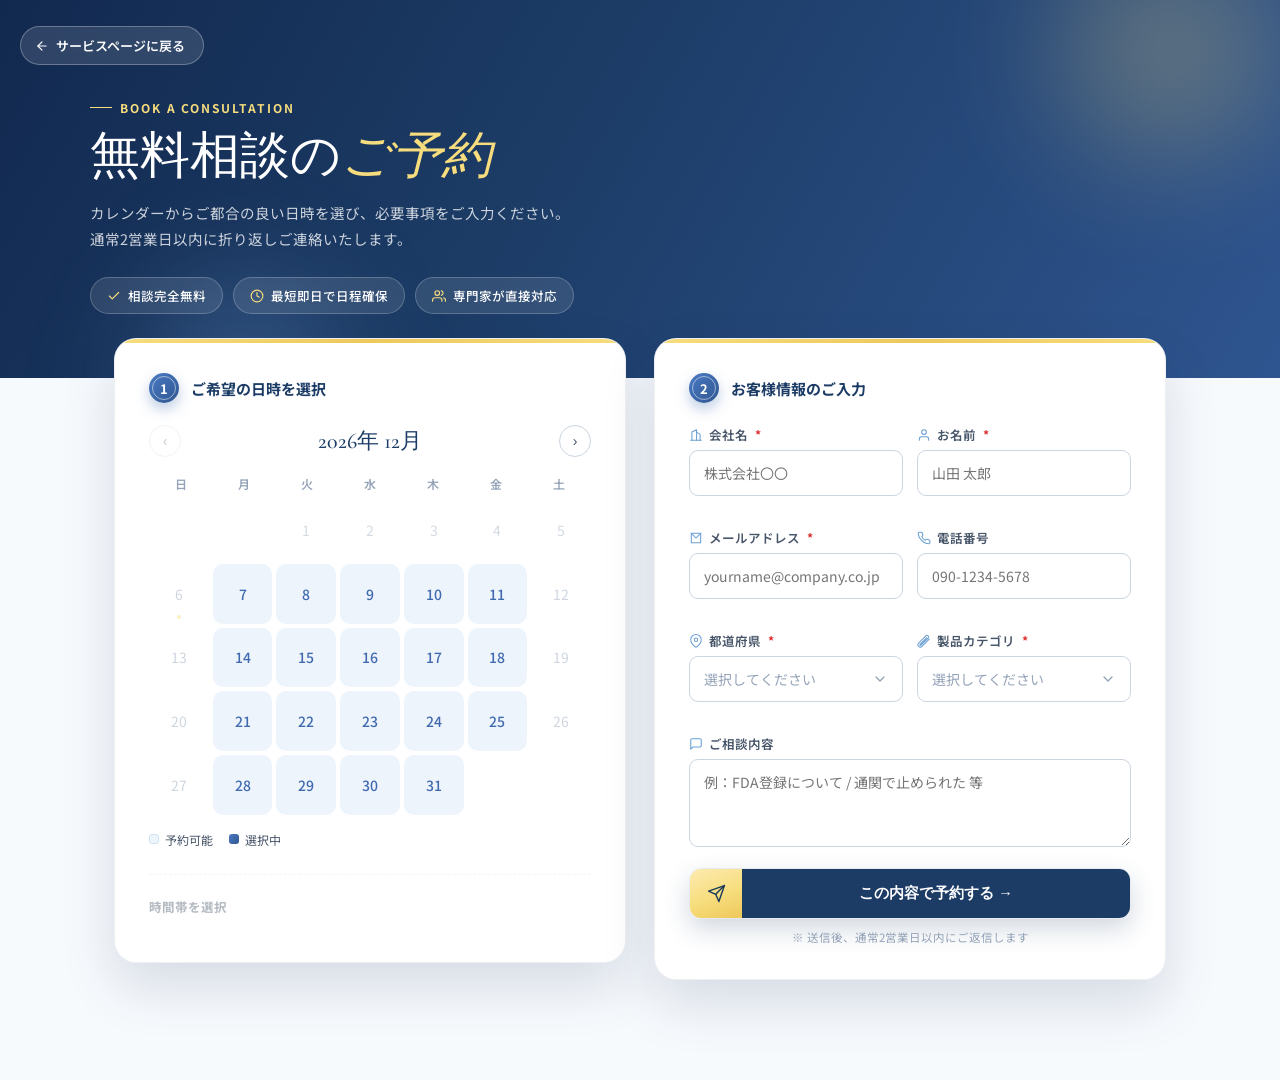
==== booking.html @ 3c0effea "Add files via upload" ====
<!DOCTYPE html>
<html lang="ja">
<head>
<meta charset="UTF-8">
<meta name="viewport" content="width=device-width, initial-scale=1.0">
<title>無料相談のご予約 | FDA Compliance Partner</title>
<link rel="preconnect" href="https://fonts.googleapis.com">
<link href="https://fonts.googleapis.com/css2?family=Cormorant+Garamond:ital,wght@0,300;0,400;0,600;1,300;1,400;1,600&family=Noto+Sans+JP:wght@300;400;500;700&display=swap" rel="stylesheet">
<style>
*,*::before,*::after{margin:0;padding:0;box-sizing:border-box}
html{scroll-behavior:smooth;font-size:17.5px}
:root{
  --navy:#406AAF; --navy2:#427AB5; --navy3:#6a9fd4;
  --blue:#427AB5; --blue2:#eef4fc; --blue3:#d0e2f5;
  --amber:#F7DD7D; --amber2:#FFF8E1;
  --white:#FFFFFF; --light:#F1F5F9;
  --ink:#1E293B; --ink2:#475569; --ink3:#94A3B8;
  --border:#E2E8F0; --border2:#CBD5E1;
  --green:#059669; --greenl:#ECFDF5; --red:#DC2626;
  --r:10px; --r2:6px;
}
body{font-family:'Noto Sans JP',sans-serif;color:var(--ink);background:#f7fafd;-webkit-font-smoothing:antialiased;min-height:100vh}
a{text-decoration:none;color:inherit}
img{max-width:100%;display:block}

@keyframes floatUp{from{opacity:0;transform:translateY(16px)}to{opacity:1;transform:translateY(0)}}
@keyframes blobFloat{0%,100%{transform:translate(0,0) scale(1)}50%{transform:translate(-18px,14px) scale(1.06)}}

/* ── header ── */
.bk-hero{
  position:relative;overflow:hidden;
  background:linear-gradient(120deg,#12294f 0%,#1c3c66 42%,#2f5590 100%);
  padding:88px 24px 64px;
}
.bk-hero::before,.bk-hero::after{
  content:'';position:absolute;border-radius:50%;filter:blur(50px);pointer-events:none;
}
.bk-hero::before{
  width:340px;height:340px;background:radial-gradient(circle,rgba(247,221,125,.35),transparent 70%);
  top:-120px;right:-60px;animation:blobFloat 9s ease-in-out infinite;
}
.bk-hero::after{
  width:280px;height:280px;background:radial-gradient(circle,rgba(122,169,224,.4),transparent 70%);
  bottom:-140px;left:8%;animation:blobFloat 11s ease-in-out infinite reverse;
}
.bk-hero-inner{position:relative;z-index:2;max-width:1100px;margin:0 auto;}
.bk-back{
  position:absolute;top:26px;left:20px;z-index:10;
  display:inline-flex;align-items:center;gap:7px;font-size:13px;color:#fff;font-weight:600;
  background:rgba(255,255,255,.12);border:1px solid rgba(255,255,255,.28);border-radius:100px;
  padding:9px 18px 9px 14px;backdrop-filter:blur(6px);transition:all .2s;
}
.bk-back svg{width:14px;height:14px;flex-shrink:0;transition:transform .2s;}
.bk-back:hover{background:rgba(255,255,255,.22);border-color:rgba(255,255,255,.45);}
.bk-back:hover svg{transform:translateX(-3px);}
.bk-eyebrow{display:inline-flex;align-items:center;gap:8px;font-size:12px;font-weight:700;letter-spacing:.16em;color:var(--amber);margin:0 0 12px;}
.bk-eyebrow::before{content:'';width:22px;height:1px;background:currentColor;}
.bk-title{font-family:'Cormorant Garamond',serif;font-weight:300;font-size:clamp(32px,4.4vw,50px);color:#fff;line-height:1.15;}
.bk-title em{font-style:italic;color:var(--amber);}
.bk-sub{font-size:14.5px;color:rgba(255,255,255,.78);margin-top:14px;line-height:1.85;max-width:620px;}
.bk-badges{display:flex;gap:10px;margin-top:24px;flex-wrap:wrap;}
.bk-badge{
  display:inline-flex;align-items:center;gap:7px;font-size:12.5px;color:#fff;font-weight:500;
  background:rgba(255,255,255,.1);border:1px solid rgba(255,255,255,.22);border-radius:100px;
  padding:8px 16px;backdrop-filter:blur(6px);
}
.bk-badge svg{width:14px;height:14px;flex-shrink:0;color:var(--amber);}

/* ── layout ── */
.bk-wrap{
  max-width:1100px;margin:-40px auto 100px;padding:0 24px;
  display:grid;grid-template-columns:1fr 1fr;gap:28px;align-items:start;position:relative;z-index:3;
}
@media(max-width:900px){.bk-wrap{grid-template-columns:1fr;}}

.bk-card{
  background:#fff;border:1px solid rgba(28,60,102,.08);border-radius:22px;
  box-shadow:0 24px 54px rgba(20,45,85,.14);
  padding:34px;position:relative;overflow:hidden;
  animation:floatUp .6s ease both;
}
.bk-card:nth-child(2){animation-delay:.1s;}
.bk-card::before{
  content:'';position:absolute;top:0;left:0;right:0;height:4px;
  background:linear-gradient(90deg,#F7DD7D,#EEC85A 50%,#F7DD7D);
}
.bk-card-title{font-size:15px;font-weight:700;color:#1c3c66;margin-bottom:22px;display:flex;align-items:center;gap:12px;}
.bk-card-title .num{
  width:30px;height:30px;border-radius:50%;background:linear-gradient(135deg,#4a7bc4,#2f5590);
  color:#fff;font-size:13px;display:flex;align-items:center;justify-content:center;flex-shrink:0;
  box-shadow:0 6px 14px rgba(64,106,175,.35);position:relative;
}
.bk-card-title .num::before{
  content:'';position:absolute;inset:3px;border-radius:50%;border:1.5px solid rgba(255,255,255,.5);pointer-events:none;
}

/* ── calendar ── */
.cal-nav{display:flex;align-items:center;justify-content:space-between;margin-bottom:18px;}
.cal-month{font-family:'Cormorant Garamond',serif;font-size:22px;color:#1c3c66;font-weight:500;}
.cal-btn{
  width:32px;height:32px;border-radius:50%;border:1px solid var(--border2);background:#fff;
  display:flex;align-items:center;justify-content:center;cursor:pointer;color:var(--ink2);
  transition:all .2s;font-size:14px;
}
.cal-btn:hover{background:var(--blue2);border-color:var(--navy3);color:var(--navy);}
.cal-btn:disabled{opacity:.3;cursor:not-allowed;}
.cal-btn:disabled:hover{background:#fff;border-color:var(--border2);color:var(--ink2);}

.cal-weekdays{display:grid;grid-template-columns:repeat(7,1fr);text-align:center;font-size:12px;color:var(--ink3);font-weight:600;margin-bottom:8px;}
.cal-grid{display:grid;grid-template-columns:repeat(7,1fr);gap:4px;}
.cal-cell{
  aspect-ratio:1;display:flex;align-items:center;justify-content:center;
  border-radius:10px;font-size:14px;color:var(--ink);cursor:default;position:relative;
}
.cal-cell.empty{visibility:hidden;}
.cal-cell.past{color:var(--ink3);opacity:.4;}
.cal-cell.weekend-off{color:var(--ink3);opacity:.45;}
.cal-cell.available{cursor:pointer;font-weight:500;background:var(--blue2);color:var(--navy);transition:all .2s;}
.cal-cell.available:hover{background:var(--navy3);color:#fff;transform:translateY(-1px);}
.cal-cell.selected{background:linear-gradient(135deg,#4a7bc4,#2f5590);color:#fff;font-weight:700;box-shadow:0 6px 16px rgba(64,106,175,.35);}
.cal-cell.today::after{
  content:'';position:absolute;bottom:5px;left:50%;transform:translateX(-50%);
  width:4px;height:4px;border-radius:50%;background:var(--amber);
}

.cal-legend{display:flex;gap:16px;margin-top:16px;font-size:12px;color:var(--ink2);}
.cal-legend span{display:flex;align-items:center;gap:6px;}
.cal-legend i{width:10px;height:10px;border-radius:3px;display:inline-block;}
.cal-legend .i-avail{background:var(--blue2);border:1px solid var(--blue3);}
.cal-legend .i-sel{background:linear-gradient(135deg,#4a7bc4,#2f5590);}

.slot-section{margin-top:26px;padding-top:22px;border-top:1px dashed var(--border);}
.slot-section.disabled{opacity:.4;pointer-events:none;}
.slot-label{font-size:12.5px;font-weight:700;color:var(--ink2);margin-bottom:12px;}
.slot-grid{display:grid;grid-template-columns:repeat(3,1fr);gap:8px;}
.slot-btn{
  padding:10px 6px;border-radius:8px;border:1px solid var(--border2);background:#fff;
  font-size:13px;color:var(--ink);cursor:pointer;transition:all .2s;text-align:center;
}
.slot-btn:hover{border-color:var(--navy3);background:var(--blue2);}
.slot-btn.selected{background:linear-gradient(135deg,#4a7bc4,#2f5590);border-color:transparent;color:#fff;font-weight:700;}
.slot-btn.taken{opacity:.35;text-decoration:line-through;cursor:not-allowed;background:var(--light);}
.slot-btn.taken:hover{border-color:var(--border2);background:var(--light);}

.selected-summary{
  margin-top:20px;padding:14px 16px;border-radius:12px;background:var(--amber2);
  border:1px solid rgba(217,168,45,.25);font-size:13.5px;color:#7a5a12;display:none;
}
.selected-summary.show{display:block;}
.selected-summary b{color:#1c3c66;}

/* ── form ── */
.f-row{margin-bottom:16px;}
.f-row-2{display:grid;grid-template-columns:1fr 1fr;gap:14px;}
.f-label{display:flex;align-items:center;gap:6px;font-size:12.5px;font-weight:600;color:var(--ink2);margin-bottom:6px;}
.f-label svg{width:14px;height:14px;color:var(--navy3);flex-shrink:0;}
.f-label .req{color:var(--red);margin-left:1px;}
.f-input,.f-select,.f-textarea{
  width:100%;padding:12px 14px;border:1.5px solid var(--border2);border-radius:9px;
  font-size:14px;font-family:inherit;color:var(--ink);background:#fff;transition:border-color .2s;
}
.f-input:focus,.f-select:focus,.f-textarea:focus{outline:none;border-color:var(--navy);}
.f-textarea{resize:vertical;min-height:88px;}
.f-error{font-size:12px;color:var(--red);margin-top:5px;display:none;}
.f-row.invalid .f-input,.f-row.invalid .f-select,.f-row.invalid .f-textarea{border-color:var(--red);}
.f-row.invalid .f-error{display:block;}

/* ── カスタムセレクト（常に下に開く） ── */
.csel{position:relative;}
.csel-trigger{
  width:100%;padding:12px 14px;border:1.5px solid var(--border2);border-radius:9px;
  font-size:14px;font-family:inherit;color:var(--ink);background:#fff;
  display:flex;align-items:center;justify-content:space-between;gap:8px;
  cursor:pointer;transition:border-color .2s;text-align:left;
}
.csel-trigger .csel-val.ph{color:var(--ink3);}
.csel-trigger svg{width:16px;height:16px;color:var(--ink3);flex-shrink:0;transition:transform .2s;}
.csel-trigger:focus{outline:none;border-color:var(--navy);}
.csel.open .csel-trigger{border-color:var(--navy);}
.csel.open .csel-trigger svg{transform:rotate(180deg);}
.f-row.invalid .csel-trigger{border-color:var(--red);}
.csel-menu{
  position:absolute;top:calc(100% + 6px);left:0;right:0;z-index:80;
  background:#fff;border:1px solid var(--border2);border-radius:12px;
  box-shadow:0 18px 40px rgba(28,60,102,.2);
  max-height:250px;overflow-y:auto;padding:6px;
  opacity:0;visibility:hidden;transform:translateY(-6px);
  transition:opacity .16s,transform .16s,visibility .16s;
}
.csel.open .csel-menu{opacity:1;visibility:visible;transform:translateY(0);}
.csel-opt{padding:9px 12px;border-radius:7px;font-size:13.5px;color:var(--ink);cursor:pointer;transition:background .15s;}
.csel-opt:hover{background:var(--blue2);}
.csel-opt.selected{background:linear-gradient(135deg,#4a7bc4,#2f5590);color:#fff;font-weight:600;}

.f-submit{
  width:100%;display:flex;align-items:stretch;border-radius:12px;overflow:hidden;
  border:1.5px solid rgba(28,60,102,.1);box-shadow:0 10px 26px rgba(28,60,102,.2);
  cursor:pointer;background:none;padding:0;margin-top:8px;transition:transform .2s,box-shadow .2s;
}
.f-submit:hover{transform:translateY(-2px);box-shadow:0 16px 32px rgba(28,60,102,.28);}
.f-submit:disabled{opacity:.55;cursor:not-allowed;transform:none;}
.f-submit-icon{
  width:52px;flex-shrink:0;display:flex;align-items:center;justify-content:center;color:#1a3a5a;
  background:linear-gradient(160deg,#FCEBB0,#F7DD7D 55%,#EEC85A);
}
.f-submit-label{
  flex:1;display:flex;align-items:center;justify-content:center;gap:8px;
  font-size:14.5px;font-weight:700;color:#fff;background:#1c3c66;padding:15px 20px;
}
.f-note{font-size:11.5px;color:var(--ink3);margin-top:10px;text-align:center;}

.f-status{margin-top:16px;padding:14px 16px;border-radius:10px;font-size:13.5px;display:none;}
.f-status.ok{display:block;background:var(--greenl);color:#065f46;border:1px solid rgba(5,150,105,.25);}
.f-status.err{display:block;background:#FEF2F2;color:#991B1B;border:1px solid rgba(220,38,38,.25);}

.spinner{
  width:14px;height:14px;border:2px solid rgba(255,255,255,.4);border-top-color:#fff;
  border-radius:50%;display:inline-block;animation:spin .7s linear infinite;margin-right:6px;vertical-align:-2px;
}
@keyframes spin{to{transform:rotate(360deg)}}
</style>
</head>
<body>

<div class="bk-hero">
  <a href="index.html" class="bk-back">
    <svg viewBox="0 0 24 24" fill="none" stroke="currentColor" stroke-width="2" stroke-linecap="round" stroke-linejoin="round"><path d="M19 12H5"/><path d="m12 19-7-7 7-7"/></svg>
    サービスページに戻る
  </a>
  <div class="bk-hero-inner">
    <div class="bk-eyebrow">BOOK A CONSULTATION</div>
    <h1 class="bk-title">無料相談の<em>ご予約</em></h1>
    <p class="bk-sub">
      カレンダーからご都合の良い日時を選び、必要事項をご入力ください。<br>
      通常2営業日以内に折り返しご連絡いたします。
    </p>
    <div class="bk-badges">
      <span class="bk-badge">
        <svg viewBox="0 0 24 24" fill="none" stroke="currentColor" stroke-width="2" stroke-linecap="round" stroke-linejoin="round"><path d="M20 6 9 17l-5-5"/></svg>
        相談完全無料
      </span>
      <span class="bk-badge">
        <svg viewBox="0 0 24 24" fill="none" stroke="currentColor" stroke-width="2" stroke-linecap="round" stroke-linejoin="round"><circle cx="12" cy="12" r="10"/><polyline points="12 6 12 12 16 14"/></svg>
        最短即日で日程確保
      </span>
      <span class="bk-badge">
        <svg viewBox="0 0 24 24" fill="none" stroke="currentColor" stroke-width="2" stroke-linecap="round" stroke-linejoin="round"><path d="M17 21v-2a4 4 0 0 0-4-4H5a4 4 0 0 0-4 4v2"/><circle cx="9" cy="7" r="4"/><path d="M23 21v-2a4 4 0 0 0-3-3.87"/><path d="M16 3.13a4 4 0 0 1 0 7.75"/></svg>
        専門家が直接対応
      </span>
    </div>
  </div>
</div>

<form class="bk-wrap" id="bookingForm" novalidate>

  <!-- 左：カレンダー -->
  <div class="bk-card">
    <div class="bk-card-title"><span class="num">1</span>ご希望の日時を選択</div>

    <div class="cal-nav">
      <button type="button" class="cal-btn" id="calPrev" aria-label="前の月">&lsaquo;</button>
      <div class="cal-month" id="calMonthLabel"></div>
      <button type="button" class="cal-btn" id="calNext" aria-label="次の月">&rsaquo;</button>
    </div>
    <div class="cal-weekdays">
      <div>日</div><div>月</div><div>火</div><div>水</div><div>木</div><div>金</div><div>土</div>
    </div>
    <div class="cal-grid" id="calGrid"></div>

    <div class="cal-legend">
      <span><i class="i-avail"></i>予約可能</span>
      <span><i class="i-sel"></i>選択中</span>
    </div>

    <div class="slot-section disabled" id="slotSection">
      <div class="slot-label">時間帯を選択</div>
      <div class="slot-grid" id="slotGrid"></div>
    </div>

    <div class="selected-summary" id="selectedSummary"></div>
  </div>

  <!-- 右：フォーム -->
  <div class="bk-card">
    <div class="bk-card-title"><span class="num">2</span>お客様情報のご入力</div>

    <div class="f-row f-row-2">
      <div class="f-row">
        <label class="f-label">
          <svg viewBox="0 0 24 24" fill="none" stroke="currentColor" stroke-width="1.8" stroke-linecap="round" stroke-linejoin="round"><path d="M3 21h18"/><path d="M5 21V7l8-4v18"/><path d="M19 21V11l-6-4"/></svg>
          会社名<span class="req">*</span>
        </label>
        <input type="text" class="f-input" name="company" placeholder="株式会社〇〇" required>
        <div class="f-error">会社名を入力してください</div>
      </div>
      <div class="f-row">
        <label class="f-label">
          <svg viewBox="0 0 24 24" fill="none" stroke="currentColor" stroke-width="1.8" stroke-linecap="round" stroke-linejoin="round"><path d="M20 21v-2a4 4 0 0 0-4-4H8a4 4 0 0 0-4 4v2"/><circle cx="12" cy="7" r="4"/></svg>
          お名前<span class="req">*</span>
        </label>
        <input type="text" class="f-input" name="name" placeholder="山田 太郎" required>
        <div class="f-error">お名前を入力してください</div>
      </div>
    </div>

    <div class="f-row f-row-2">
      <div class="f-row">
        <label class="f-label">
          <svg viewBox="0 0 24 24" fill="none" stroke="currentColor" stroke-width="1.8" stroke-linecap="round" stroke-linejoin="round"><path d="M4 4h16v16H4z"/><path d="m4 4 8 8 8-8"/></svg>
          メールアドレス<span class="req">*</span>
        </label>
        <input type="email" class="f-input" name="email" placeholder="yourname@company.co.jp" required>
        <div class="f-error">メールアドレスを正しく入力してください</div>
      </div>
      <div class="f-row">
        <label class="f-label">
          <svg viewBox="0 0 24 24" fill="none" stroke="currentColor" stroke-width="1.8" stroke-linecap="round" stroke-linejoin="round"><path d="M22 16.92v3a2 2 0 0 1-2.18 2 19.79 19.79 0 0 1-8.63-3.07 19.5 19.5 0 0 1-6-6 19.79 19.79 0 0 1-3.07-8.67A2 2 0 0 1 4.11 2h3a2 2 0 0 1 2 1.72c.127.96.361 1.903.7 2.81a2 2 0 0 1-.45 2.11L8.09 9.91a16 16 0 0 0 6 6l1.27-1.27a2 2 0 0 1 2.11-.45c.907.339 1.85.573 2.81.7A2 2 0 0 1 22 16.92z"/></svg>
          電話番号
        </label>
        <input type="tel" class="f-input" name="phone" placeholder="090-1234-5678">
      </div>
    </div>

    <div class="f-row f-row-2">
      <div class="f-row">
        <label class="f-label">
          <svg viewBox="0 0 24 24" fill="none" stroke="currentColor" stroke-width="1.8" stroke-linecap="round" stroke-linejoin="round"><path d="M21 10c0 7-9 13-9 13s-9-6-9-13a9 9 0 0 1 18 0z"/><circle cx="12" cy="10" r="3"/></svg>
          都道府県<span class="req">*</span>
        </label>
        <div class="csel" data-name="prefecture">
          <button type="button" class="csel-trigger">
            <span class="csel-val ph">選択してください</span>
            <svg viewBox="0 0 24 24" fill="none" stroke="currentColor" stroke-width="2" stroke-linecap="round" stroke-linejoin="round"><polyline points="6 9 12 15 18 9"/></svg>
          </button>
          <div class="csel-menu">
            <div class="csel-opt" data-value="">選択してください</div>
            <div class="csel-opt" data-value="北海道">北海道</div>
            <div class="csel-opt" data-value="青森県">青森県</div>
            <div class="csel-opt" data-value="岩手県">岩手県</div>
            <div class="csel-opt" data-value="宮城県">宮城県</div>
            <div class="csel-opt" data-value="秋田県">秋田県</div>
            <div class="csel-opt" data-value="山形県">山形県</div>
            <div class="csel-opt" data-value="福島県">福島県</div>
            <div class="csel-opt" data-value="茨城県">茨城県</div>
            <div class="csel-opt" data-value="栃木県">栃木県</div>
            <div class="csel-opt" data-value="群馬県">群馬県</div>
            <div class="csel-opt" data-value="埼玉県">埼玉県</div>
            <div class="csel-opt" data-value="千葉県">千葉県</div>
            <div class="csel-opt" data-value="東京都">東京都</div>
            <div class="csel-opt" data-value="神奈川県">神奈川県</div>
            <div class="csel-opt" data-value="新潟県">新潟県</div>
            <div class="csel-opt" data-value="富山県">富山県</div>
            <div class="csel-opt" data-value="石川県">石川県</div>
            <div class="csel-opt" data-value="福井県">福井県</div>
            <div class="csel-opt" data-value="山梨県">山梨県</div>
            <div class="csel-opt" data-value="長野県">長野県</div>
            <div class="csel-opt" data-value="岐阜県">岐阜県</div>
            <div class="csel-opt" data-value="静岡県">静岡県</div>
            <div class="csel-opt" data-value="愛知県">愛知県</div>
            <div class="csel-opt" data-value="三重県">三重県</div>
            <div class="csel-opt" data-value="滋賀県">滋賀県</div>
            <div class="csel-opt" data-value="京都府">京都府</div>
            <div class="csel-opt" data-value="大阪府">大阪府</div>
            <div class="csel-opt" data-value="兵庫県">兵庫県</div>
            <div class="csel-opt" data-value="奈良県">奈良県</div>
            <div class="csel-opt" data-value="和歌山県">和歌山県</div>
            <div class="csel-opt" data-value="鳥取県">鳥取県</div>
            <div class="csel-opt" data-value="島根県">島根県</div>
            <div class="csel-opt" data-value="岡山県">岡山県</div>
            <div class="csel-opt" data-value="広島県">広島県</div>
            <div class="csel-opt" data-value="山口県">山口県</div>
            <div class="csel-opt" data-value="徳島県">徳島県</div>
            <div class="csel-opt" data-value="香川県">香川県</div>
            <div class="csel-opt" data-value="愛媛県">愛媛県</div>
            <div class="csel-opt" data-value="高知県">高知県</div>
            <div class="csel-opt" data-value="福岡県">福岡県</div>
            <div class="csel-opt" data-value="佐賀県">佐賀県</div>
            <div class="csel-opt" data-value="長崎県">長崎県</div>
            <div class="csel-opt" data-value="熊本県">熊本県</div>
            <div class="csel-opt" data-value="大分県">大分県</div>
            <div class="csel-opt" data-value="宮崎県">宮崎県</div>
            <div class="csel-opt" data-value="鹿児島県">鹿児島県</div>
            <div class="csel-opt" data-value="沖縄県">沖縄県</div>
          </div>
          <input type="hidden" name="prefecture" required>
        </div>
        <div class="f-error">都道府県を選択してください</div>
      </div>
      <div class="f-row">
        <label class="f-label">
          <svg viewBox="0 0 24 24" fill="none" stroke="currentColor" stroke-width="1.8" stroke-linecap="round" stroke-linejoin="round"><path d="M20.91 8.84 8.56 21.19a4 4 0 0 1-5.66-5.66L15.25 3.18a2.67 2.67 0 0 1 3.77 0 2.67 2.67 0 0 1 0 3.78L6.75 19.24a1 1 0 0 1-1.42 0 1 1 0 0 1 0-1.42L16.5 6.65"/></svg>
          製品カテゴリ<span class="req">*</span>
        </label>
        <div class="csel" data-name="category">
          <button type="button" class="csel-trigger">
            <span class="csel-val ph">選択してください</span>
            <svg viewBox="0 0 24 24" fill="none" stroke="currentColor" stroke-width="2" stroke-linecap="round" stroke-linejoin="round"><polyline points="6 9 12 15 18 9"/></svg>
          </button>
          <div class="csel-menu">
            <div class="csel-opt" data-value="">選択してください</div>
            <div class="csel-opt" data-value="食品・飲料">食品・飲料</div>
            <div class="csel-opt" data-value="化粧品・スキンケア">化粧品・スキンケア</div>
            <div class="csel-opt" data-value="健康食品・サプリメント">健康食品・サプリメント</div>
            <div class="csel-opt" data-value="その他">その他</div>
          </div>
          <input type="hidden" name="category" required>
        </div>
        <input type="text" class="f-input" id="categoryOtherInput" placeholder="カテゴリを入力してください" style="display:none;margin-top:8px;">
        <div class="f-error">製品カテゴリを選択してください</div>
      </div>
    </div>

    <div class="f-row">
      <label class="f-label">
        <svg viewBox="0 0 24 24" fill="none" stroke="currentColor" stroke-width="1.8" stroke-linecap="round" stroke-linejoin="round"><path d="M21 15a2 2 0 0 1-2 2H7l-4 4V5a2 2 0 0 1 2-2h14a2 2 0 0 1 2 2z"/></svg>
        ご相談内容
      </label>
      <textarea class="f-textarea" name="message" placeholder="例：FDA登録について / 通関で止められた 等"></textarea>
    </div>

    <button type="submit" class="f-submit" id="submitBtn">
      <span class="f-submit-icon">
        <svg width="19" height="19" viewBox="0 0 24 24" fill="none" stroke="currentColor" stroke-width="1.8" stroke-linecap="round" stroke-linejoin="round"><path d="M22 2 11 13"/><path d="M22 2 15 22l-4-9-9-4 20-7z"/></svg>
      </span>
      <span class="f-submit-label" id="submitLabel">この内容で予約する &rarr;</span>
    </button>
    <div class="f-note">※ 送信後、通常2営業日以内にご返信します</div>

    <div class="f-status" id="formStatus"></div>
  </div>

</form>

<script>
/* =========================================================
   設定
   ========================================================= */
// Google Apps Script のウェブアプリURLをここに設定してください
// （デプロイ手順は同梱の gas-booking-script.gs 内のコメントを参照）
const ENDPOINT_URL = "https://script.google.com/macros/s/【ここにデプロイIDを貼り付け】/exec";

// 予約受付曜日（0=日,1=月,...,6=土）。土日を休業とする例
const CLOSED_WEEKDAYS = [0, 6];
// 何日先まで予約可能か
const BOOKABLE_RANGE_DAYS = 60;
// 1日あたりの時間帯
const TIME_SLOTS = ["10:00", "11:00", "13:00", "14:00", "15:00", "16:00"];

/* =========================================================
   カレンダー
   ========================================================= */
let calYear, calMonth; // 表示中の年月
let selectedDate = null; // 'YYYY-MM-DD'
let selectedTime = null;
const today = new Date();
today.setHours(0,0,0,0);
const maxDate = new Date(today);
maxDate.setDate(maxDate.getDate() + BOOKABLE_RANGE_DAYS);

calYear = today.getFullYear();
calMonth = today.getMonth();

function fmtDate(y,m,d){
  return `${y}-${String(m+1).padStart(2,'0')}-${String(d).padStart(2,'0')}`;
}

function renderCalendar(){
  const grid = document.getElementById('calGrid');
  const label = document.getElementById('calMonthLabel');
  label.textContent = `${calYear}年 ${calMonth+1}月`;

  grid.innerHTML = '';
  const firstDay = new Date(calYear, calMonth, 1);
  const startWeekday = firstDay.getDay();
  const daysInMonth = new Date(calYear, calMonth+1, 0).getDate();

  for(let i=0;i<startWeekday;i++){
    const cell = document.createElement('div');
    cell.className = 'cal-cell empty';
    grid.appendChild(cell);
  }

  for(let d=1; d<=daysInMonth; d++){
    const cellDate = new Date(calYear, calMonth, d);
    cellDate.setHours(0,0,0,0);
    const cell = document.createElement('div');
    cell.textContent = d;
    cell.className = 'cal-cell';

    const isPast = cellDate < today;
    const isBeyond = cellDate > maxDate;
    const isClosed = CLOSED_WEEKDAYS.includes(cellDate.getDay());
    const isToday = cellDate.getTime() === today.getTime();
    const dateStr = fmtDate(calYear, calMonth, d);

    if(isToday) cell.classList.add('today');

    if(isPast || isBeyond){
      cell.classList.add('past');
    } else if(isClosed){
      cell.classList.add('weekend-off');
    } else {
      cell.classList.add('available');
      cell.addEventListener('click', () => selectDate(dateStr, cell));
    }

    if(selectedDate === dateStr){
      cell.classList.add('selected');
    }

    grid.appendChild(cell);
  }

  document.getElementById('calPrev').disabled =
    (calYear === today.getFullYear() && calMonth === today.getMonth());
  document.getElementById('calNext').disabled =
    (calYear === maxDate.getFullYear() && calMonth === maxDate.getMonth());
}

function selectDate(dateStr, cellEl){
  selectedDate = dateStr;
  selectedTime = null;
  renderCalendar();
  renderSlots();
  updateSummary();
}

function renderSlots(){
  const section = document.getElementById('slotSection');
  const grid = document.getElementById('slotGrid');
  grid.innerHTML = '';

  if(!selectedDate){
    section.classList.add('disabled');
    return;
  }
  section.classList.remove('disabled');

  // ※ takenSlots は本来サーバー側（スプレッドシート）の予約状況と突き合わせる想定。
  //    ここでは全枠を空きとして表示するシンプル版です。
  const takenSlots = [];

  TIME_SLOTS.forEach(t => {
    const btn = document.createElement('button');
    btn.type = 'button';
    btn.className = 'slot-btn';
    btn.textContent = t;
    if(takenSlots.includes(t)){
      btn.classList.add('taken');
      btn.disabled = true;
    } else {
      if(selectedTime === t) btn.classList.add('selected');
      btn.addEventListener('click', () => {
        selectedTime = t;
        renderSlots();
        updateSummary();
      });
    }
    grid.appendChild(btn);
  });
}

function updateSummary(){
  const box = document.getElementById('selectedSummary');
  if(selectedDate && selectedTime){
    const [y,m,d] = selectedDate.split('-');
    box.innerHTML = `ご希望日時：<b>${y}年${Number(m)}月${Number(d)}日　${selectedTime}〜</b>`;
    box.classList.add('show');
  } else {
    box.classList.remove('show');
  }
}

document.getElementById('calPrev').addEventListener('click', () => {
  calMonth--; if(calMonth < 0){ calMonth = 11; calYear--; }
  renderCalendar();
});
document.getElementById('calNext').addEventListener('click', () => {
  calMonth++; if(calMonth > 11){ calMonth = 0; calYear++; }
  renderCalendar();
});

renderCalendar();
renderSlots();

/* =========================================================
   カスタムセレクト（常に下に開く）
   ========================================================= */
document.querySelectorAll('.csel').forEach(csel => {
  const trigger = csel.querySelector('.csel-trigger');
  const valEl = trigger.querySelector('.csel-val');
  const menu = csel.querySelector('.csel-menu');
  const hidden = csel.querySelector('input[type="hidden"]');
  const opts = csel.querySelectorAll('.csel-opt');

  function closeAll(){
    document.querySelectorAll('.csel.open').forEach(o => o.classList.remove('open'));
  }

  trigger.addEventListener('click', (e) => {
    e.stopPropagation();
    const wasOpen = csel.classList.contains('open');
    closeAll();
    if(!wasOpen) csel.classList.add('open');
  });

  opts.forEach(opt => {
    opt.addEventListener('click', () => {
      const value = opt.dataset.value;
      hidden.value = value;
      if(value){
        valEl.textContent = opt.textContent;
        valEl.classList.remove('ph');
      } else {
        valEl.textContent = '選択してください';
        valEl.classList.add('ph');
      }
      opts.forEach(o => o.classList.toggle('selected', o === opt));
      csel.classList.remove('open');
      csel.closest('.f-row')?.classList.remove('invalid');
      hidden.dispatchEvent(new Event('change'));

      if(csel.dataset.name === 'category'){
        const otherInput = document.getElementById('categoryOtherInput');
        if(otherInput){
          otherInput.style.display = (value === 'その他') ? 'block' : 'none';
          if(value !== 'その他') otherInput.value = '';
        }
      }
    });
  });
});

document.addEventListener('click', () => {
  document.querySelectorAll('.csel.open').forEach(o => o.classList.remove('open'));
});
document.addEventListener('keydown', (e) => {
  if(e.key === 'Escape'){
    document.querySelectorAll('.csel.open').forEach(o => o.classList.remove('open'));
  }
});

/* =========================================================
   フォーム送信
   ========================================================= */
const form = document.getElementById('bookingForm');
const submitBtn = document.getElementById('submitBtn');
const submitLabel = document.getElementById('submitLabel');
const statusBox = document.getElementById('formStatus');

function setRowValidity(row, valid){
  row.classList.toggle('invalid', !valid);
}

function validate(){
  let ok = true;

  if(!selectedDate || !selectedTime){
    ok = false;
    const box = document.getElementById('selectedSummary');
    box.classList.add('show');
    if(!selectedDate || !selectedTime){
      box.innerHTML = '<b style="color:#DC2626;">カレンダーから希望日時を選択してください</b>';
    }
  }

  ['company','name','email','prefecture','category'].forEach(name => {
    const input = form.querySelector(`[name="${name}"]`);
    const row = input.closest('.f-row');
    let valid = !!input.value.trim();
    if(name === 'email' && valid){
      valid = /^[^\s@]+@[^\s@]+\.[^\s@]+$/.test(input.value.trim());
    }
    setRowValidity(row, valid);
    if(!valid) ok = false;
  });

  return ok;
}

form.addEventListener('submit', async (e) => {
  e.preventDefault();
  statusBox.className = 'f-status';
  statusBox.textContent = '';

  if(!validate()) return;

  const categoryOtherInput = document.getElementById('categoryOtherInput');
  const categoryValue = (form.category.value === 'その他' && categoryOtherInput && categoryOtherInput.value.trim())
    ? categoryOtherInput.value.trim()
    : form.category.value;

  const payload = {
    date: selectedDate,
    time: selectedTime,
    company: form.company.value.trim(),
    name: form.name.value.trim(),
    email: form.email.value.trim(),
    phone: form.phone.value.trim(),
    prefecture: form.prefecture.value,
    category: categoryValue,
    message: form.message.value.trim(),
    page: location.href,
    submittedAt: new Date().toISOString()
  };

  submitBtn.disabled = true;
  submitLabel.innerHTML = '<span class="spinner"></span>送信中…';

  try {
    // Apps Script は preflight(OPTIONS) に対応していないため、
    // text/plain + no-cors で送信します（応答内容は読み取れません）。
    await fetch(ENDPOINT_URL, {
      method: 'POST',
      mode: 'no-cors',
      headers: { 'Content-Type': 'text/plain;charset=utf-8' },
      body: JSON.stringify(payload)
    });

    statusBox.className = 'f-status ok';
    statusBox.textContent = 'ご予約を受け付けました。担当者より2営業日以内にご連絡いたします。';
    form.reset();
    document.querySelectorAll('.csel').forEach(csel => {
      const valEl = csel.querySelector('.csel-val');
      valEl.textContent = '選択してください';
      valEl.classList.add('ph');
      csel.querySelectorAll('.csel-opt').forEach(o => o.classList.remove('selected'));
    });
    if(categoryOtherInput){ categoryOtherInput.value = ''; categoryOtherInput.style.display = 'none'; }
    selectedDate = null; selectedTime = null;
    renderCalendar(); renderSlots(); updateSummary();
    submitLabel.textContent = 'この内容で予約する →';
  } catch(err){
    statusBox.className = 'f-status err';
    statusBox.textContent = '送信に失敗しました。お手数ですが時間をおいて再度お試しください。';
    submitLabel.textContent = 'この内容で予約する →';
  } finally {
    submitBtn.disabled = false;
  }
});
</script>
</body>
</html>
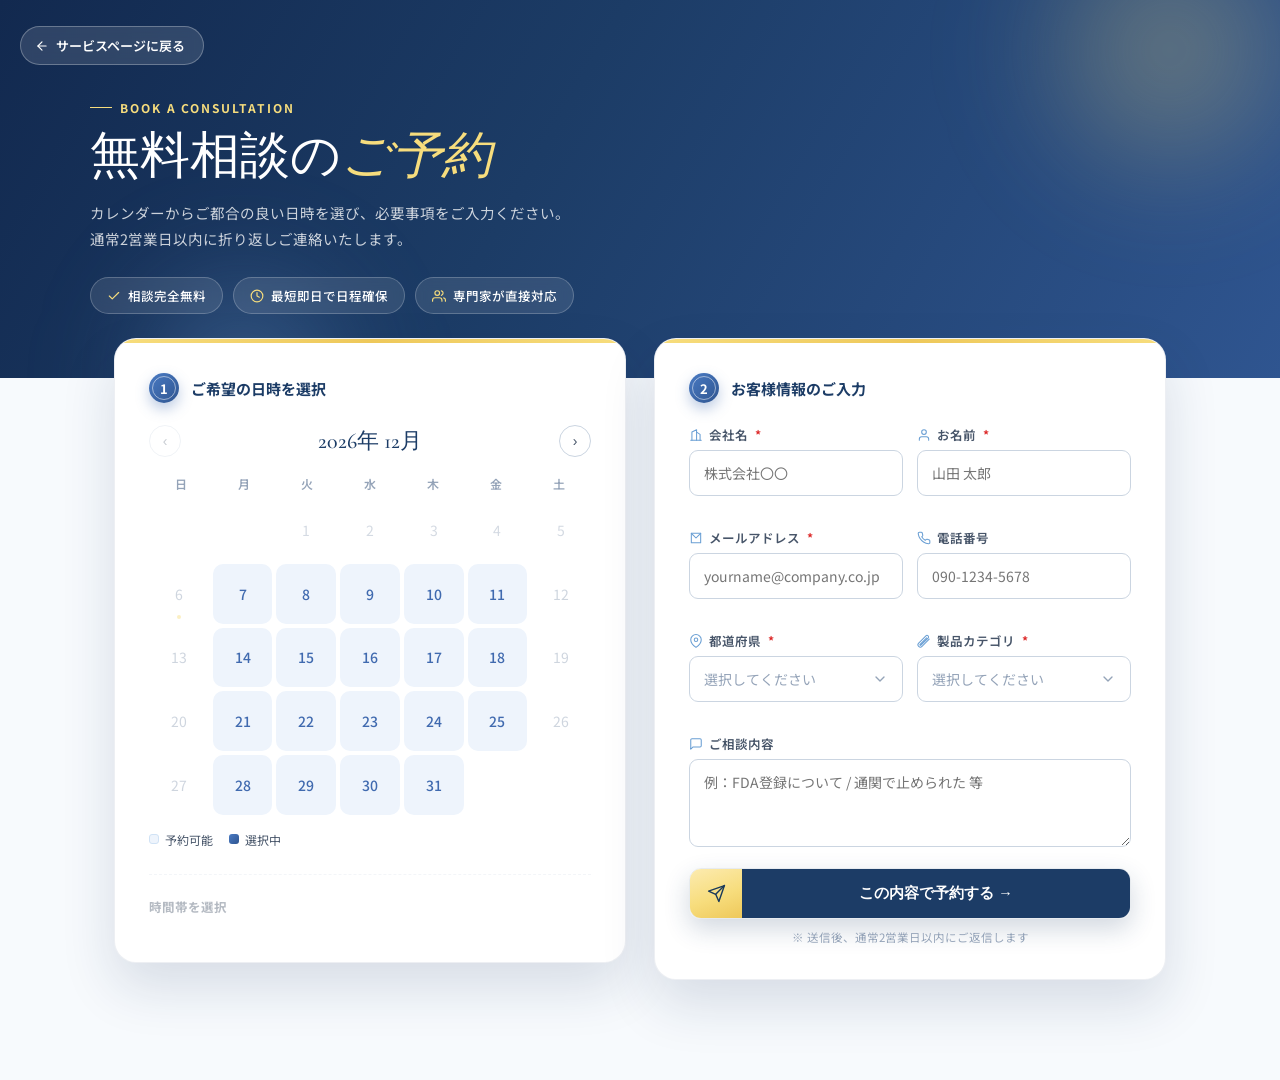
==== commit a733752a: "Update booking.html" ====
--- a/booking.html
+++ b/booking.html
@@ -437,7 +437,7 @@
    ========================================================= */
 // Google Apps Script のウェブアプリURLをここに設定してください
 // （デプロイ手順は同梱の gas-booking-script.gs 内のコメントを参照）
-const ENDPOINT_URL = "https://script.google.com/macros/s/【ここにデプロイIDを貼り付け】/exec";
+const ENDPOINT_URL = "https://script.google.com/macros/s/AKfycbwau_lwj4MkLXnOggRytybZakDdxMorJh_TYvT0owcW1waKuyxqMet7F1JjLXYsrmy6/exec";
 
 // 予約受付曜日（0=日,1=月,...,6=土）。土日を休業とする例
 const CLOSED_WEEKDAYS = [0, 6];
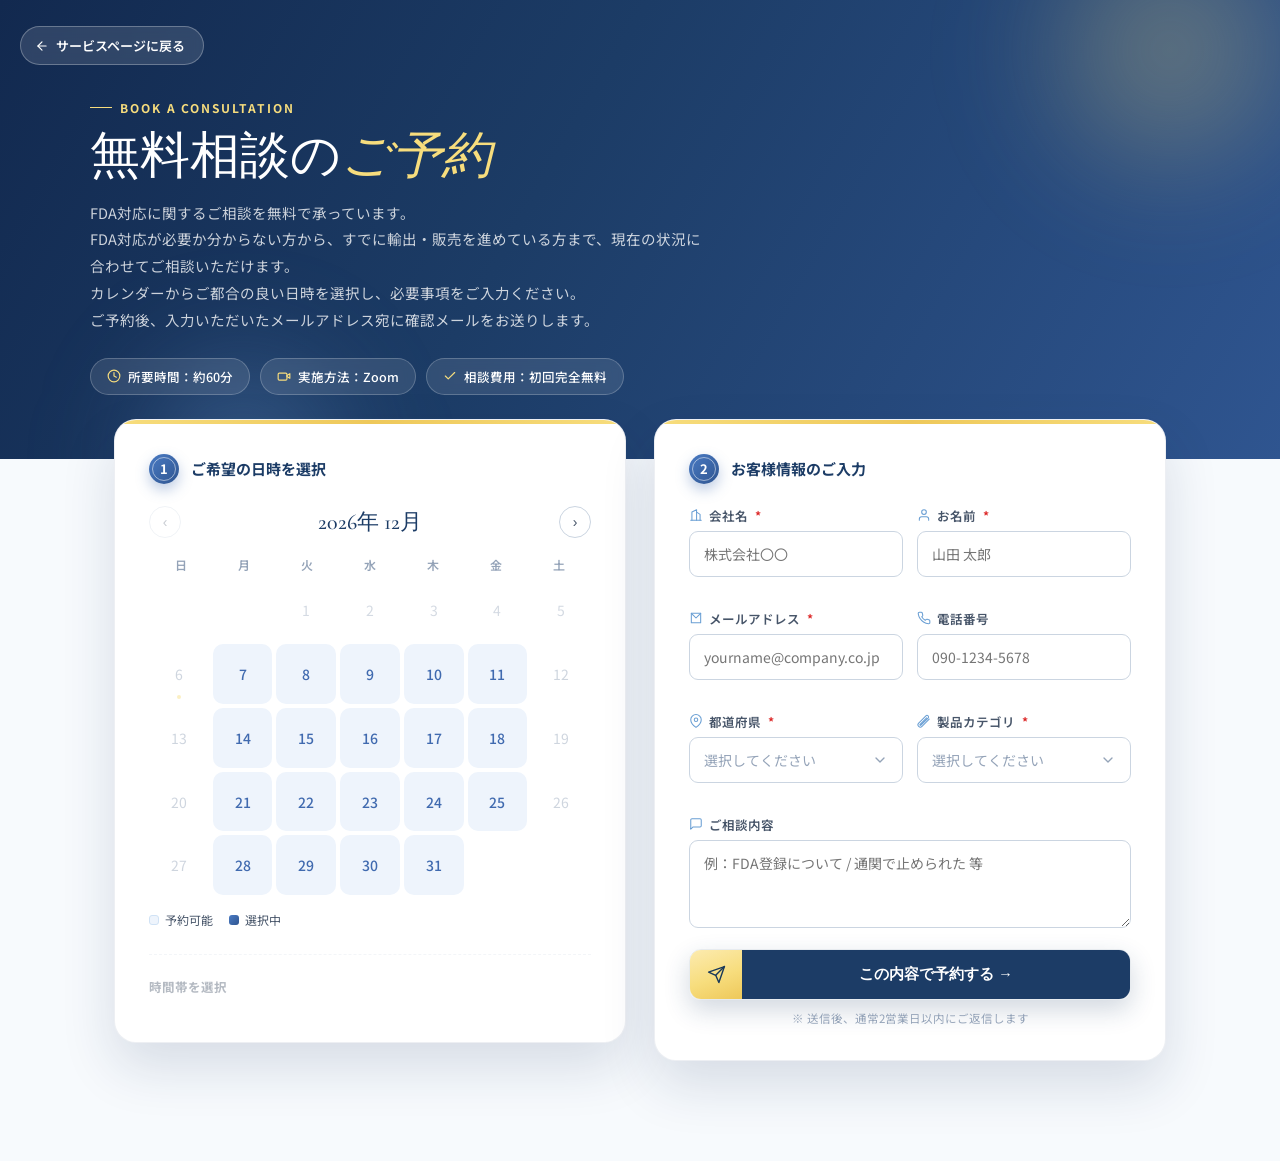
==== commit acc2adbb: "Add files via upload" ====
--- a/booking.html
+++ b/booking.html
@@ -218,6 +218,64 @@
   border-radius:50%;display:inline-block;animation:spin .7s linear infinite;margin-right:6px;vertical-align:-2px;
 }
 @keyframes spin{to{transform:rotate(360deg)}}
+
+/* ── 予約完了モーダル ── */
+.bk-modal-overlay{
+  position:fixed;inset:0;z-index:1000;
+  background:rgba(10,20,40,.55);
+  display:flex;align-items:center;justify-content:center;
+  padding:24px;
+  opacity:0;visibility:hidden;
+  transition:opacity .25s ease,visibility .25s ease;
+}
+.bk-modal-overlay.show{opacity:1;visibility:visible;}
+.bk-modal{
+  position:relative;
+  width:100%;max-width:460px;
+  background:#fff;border-radius:20px;
+  padding:40px 36px 32px;
+  box-shadow:0 30px 70px rgba(10,20,40,.35);
+  text-align:center;
+  transform:translateY(16px) scale(.98);
+  transition:transform .25s ease;
+  max-height:88vh;overflow-y:auto;
+}
+.bk-modal-overlay.show .bk-modal{transform:translateY(0) scale(1);}
+.bk-modal-close{
+  position:absolute;top:16px;right:16px;
+  width:32px;height:32px;border-radius:50%;
+  background:var(--light);border:none;color:var(--ink3);
+  display:flex;align-items:center;justify-content:center;
+  cursor:pointer;transition:background .2s,color .2s;
+}
+.bk-modal-close:hover{background:var(--border);color:var(--ink);}
+.bk-modal-close svg{width:16px;height:16px;}
+.bk-modal-icon{
+  width:60px;height:60px;border-radius:50%;margin:0 auto 20px;
+  background:var(--greenl);color:var(--green);
+  display:flex;align-items:center;justify-content:center;
+}
+.bk-modal-icon svg{width:28px;height:28px;}
+.bk-modal-title{
+  font-family:'Cormorant Garamond',serif;font-size:26px;font-weight:600;
+  color:#1c3c66;margin-bottom:16px;
+}
+.bk-modal-text{font-size:13.5px;color:var(--ink2);line-height:1.85;text-align:left;}
+.bk-modal-note{
+  margin-top:22px;padding:18px 20px;border-radius:12px;
+  background:var(--amber2);border:1px solid rgba(217,168,45,.3);
+  text-align:left;
+}
+.bk-modal-note-title{font-size:13.5px;font-weight:700;color:#7a5a12;margin-bottom:10px;}
+.bk-modal-note .bk-modal-text{color:#7a5a12;}
+.bk-modal-ok{
+  margin-top:26px;width:100%;
+  background:linear-gradient(135deg,#4a7bc4,#2f5590);color:#fff;
+  border:none;border-radius:10px;padding:13px;
+  font-size:14px;font-weight:700;cursor:pointer;
+  transition:opacity .2s;
+}
+.bk-modal-ok:hover{opacity:.9;}
 </style>
 </head>
 <body>
@@ -231,21 +289,23 @@
     <div class="bk-eyebrow">BOOK A CONSULTATION</div>
     <h1 class="bk-title">無料相談の<em>ご予約</em></h1>
     <p class="bk-sub">
-      カレンダーからご都合の良い日時を選び、必要事項をご入力ください。<br>
-      通常2営業日以内に折り返しご連絡いたします。
+      FDA対応に関するご相談を無料で承っています。<br>
+      FDA対応が必要か分からない方から、すでに輸出・販売を進めている方まで、現在の状況に合わせてご相談いただけます。<br>
+      カレンダーからご都合の良い日時を選択し、必要事項をご入力ください。<br>
+      ご予約後、入力いただいたメールアドレス宛に確認メールをお送りします。
     </p>
     <div class="bk-badges">
       <span class="bk-badge">
-        <svg viewBox="0 0 24 24" fill="none" stroke="currentColor" stroke-width="2" stroke-linecap="round" stroke-linejoin="round"><path d="M20 6 9 17l-5-5"/></svg>
-        相談完全無料
+        <svg viewBox="0 0 24 24" fill="none" stroke="currentColor" stroke-width="2" stroke-linecap="round" stroke-linejoin="round"><circle cx="12" cy="12" r="10"/><polyline points="12 6 12 12 16 14"/></svg>
+        所要時間：約60分
       </span>
       <span class="bk-badge">
-        <svg viewBox="0 0 24 24" fill="none" stroke="currentColor" stroke-width="2" stroke-linecap="round" stroke-linejoin="round"><circle cx="12" cy="12" r="10"/><polyline points="12 6 12 12 16 14"/></svg>
-        最短即日で日程確保
+        <svg viewBox="0 0 24 24" fill="none" stroke="currentColor" stroke-width="2" stroke-linecap="round" stroke-linejoin="round"><rect x="2" y="7" width="15" height="12" rx="2"/><path d="M17 11l5-3v8l-5-3"/></svg>
+        実施方法：Zoom
       </span>
       <span class="bk-badge">
-        <svg viewBox="0 0 24 24" fill="none" stroke="currentColor" stroke-width="2" stroke-linecap="round" stroke-linejoin="round"><path d="M17 21v-2a4 4 0 0 0-4-4H5a4 4 0 0 0-4 4v2"/><circle cx="9" cy="7" r="4"/><path d="M23 21v-2a4 4 0 0 0-3-3.87"/><path d="M16 3.13a4 4 0 0 1 0 7.75"/></svg>
-        専門家が直接対応
+        <svg viewBox="0 0 24 24" fill="none" stroke="currentColor" stroke-width="2" stroke-linecap="round" stroke-linejoin="round"><path d="M20 6 9 17l-5-5"/></svg>
+        相談費用：初回完全無料
       </span>
     </div>
   </div>
@@ -437,7 +497,7 @@
    ========================================================= */
 // Google Apps Script のウェブアプリURLをここに設定してください
 // （デプロイ手順は同梱の gas-booking-script.gs 内のコメントを参照）
-const ENDPOINT_URL = "https://script.google.com/macros/s/AKfycbwau_lwj4MkLXnOggRytybZakDdxMorJh_TYvT0owcW1waKuyxqMet7F1JjLXYsrmy6/exec";
+const ENDPOINT_URL = "https://script.google.com/macros/s/【ここにデプロイIDを貼り付け】/exec";
 
 // 予約受付曜日（0=日,1=月,...,6=土）。土日を休業とする例
 const CLOSED_WEEKDAYS = [0, 6];
@@ -717,8 +777,6 @@
       body: JSON.stringify(payload)
     });
 
-    statusBox.className = 'f-status ok';
-    statusBox.textContent = 'ご予約を受け付けました。担当者より2営業日以内にご連絡いたします。';
     form.reset();
     document.querySelectorAll('.csel').forEach(csel => {
       const valEl = csel.querySelector('.csel-val');
@@ -730,6 +788,7 @@
     selectedDate = null; selectedTime = null;
     renderCalendar(); renderSlots(); updateSummary();
     submitLabel.textContent = 'この内容で予約する →';
+    document.getElementById('bkModalOverlay').classList.add('show');
   } catch(err){
     statusBox.className = 'f-status err';
     statusBox.textContent = '送信に失敗しました。お手数ですが時間をおいて再度お試しください。';
@@ -738,6 +797,44 @@
     submitBtn.disabled = false;
   }
 });
+
+/* 予約完了モーダル */
+(function(){
+  const overlay = document.getElementById('bkModalOverlay');
+  const closeBtn = document.getElementById('bkModalClose');
+  const okBtn = document.getElementById('bkModalOk');
+  function closeModal(){ overlay.classList.remove('show'); }
+  if(closeBtn) closeBtn.addEventListener('click', closeModal);
+  if(okBtn) okBtn.addEventListener('click', closeModal);
+  if(overlay) overlay.addEventListener('click', (e) => { if(e.target === overlay) closeModal(); });
+  document.addEventListener('keydown', (e) => { if(e.key === 'Escape') closeModal(); });
+})();
 </script>
+
+<!-- 予約完了モーダル -->
+<div class="bk-modal-overlay" id="bkModalOverlay">
+  <div class="bk-modal">
+    <button type="button" class="bk-modal-close" id="bkModalClose" aria-label="閉じる">
+      <svg viewBox="0 0 24 24" fill="none" stroke="currentColor" stroke-width="2" stroke-linecap="round" stroke-linejoin="round"><path d="M18 6 6 18"/><path d="M6 6l12 12"/></svg>
+    </button>
+    <div class="bk-modal-icon">
+      <svg viewBox="0 0 24 24" fill="none" stroke="currentColor" stroke-width="2" stroke-linecap="round" stroke-linejoin="round"><path d="M20 6 9 17l-5-5"/></svg>
+    </div>
+    <h2 class="bk-modal-title">ご予約を受け付けました</h2>
+    <p class="bk-modal-text">
+      ご入力いただいたメールアドレス宛に、予約確認メールをお送りしています。<br>
+      日時や当日のご案内が記載されていますので、必ずご確認ください。
+    </p>
+    <div class="bk-modal-note">
+      <div class="bk-modal-note-title">【ヒアリングシートご記入のお願い】</div>
+      <p class="bk-modal-text">
+        無料相談をよりスムーズに進めるため、事前にヒアリングシートへのご記入をお願いしております。<br>
+        予約確認メールに記載されているURLから、無料相談日の前日までに必ずご回答ください。
+      </p>
+    </div>
+    <button type="button" class="bk-modal-ok" id="bkModalOk">閉じる</button>
+  </div>
+</div>
+
 </body>
 </html>
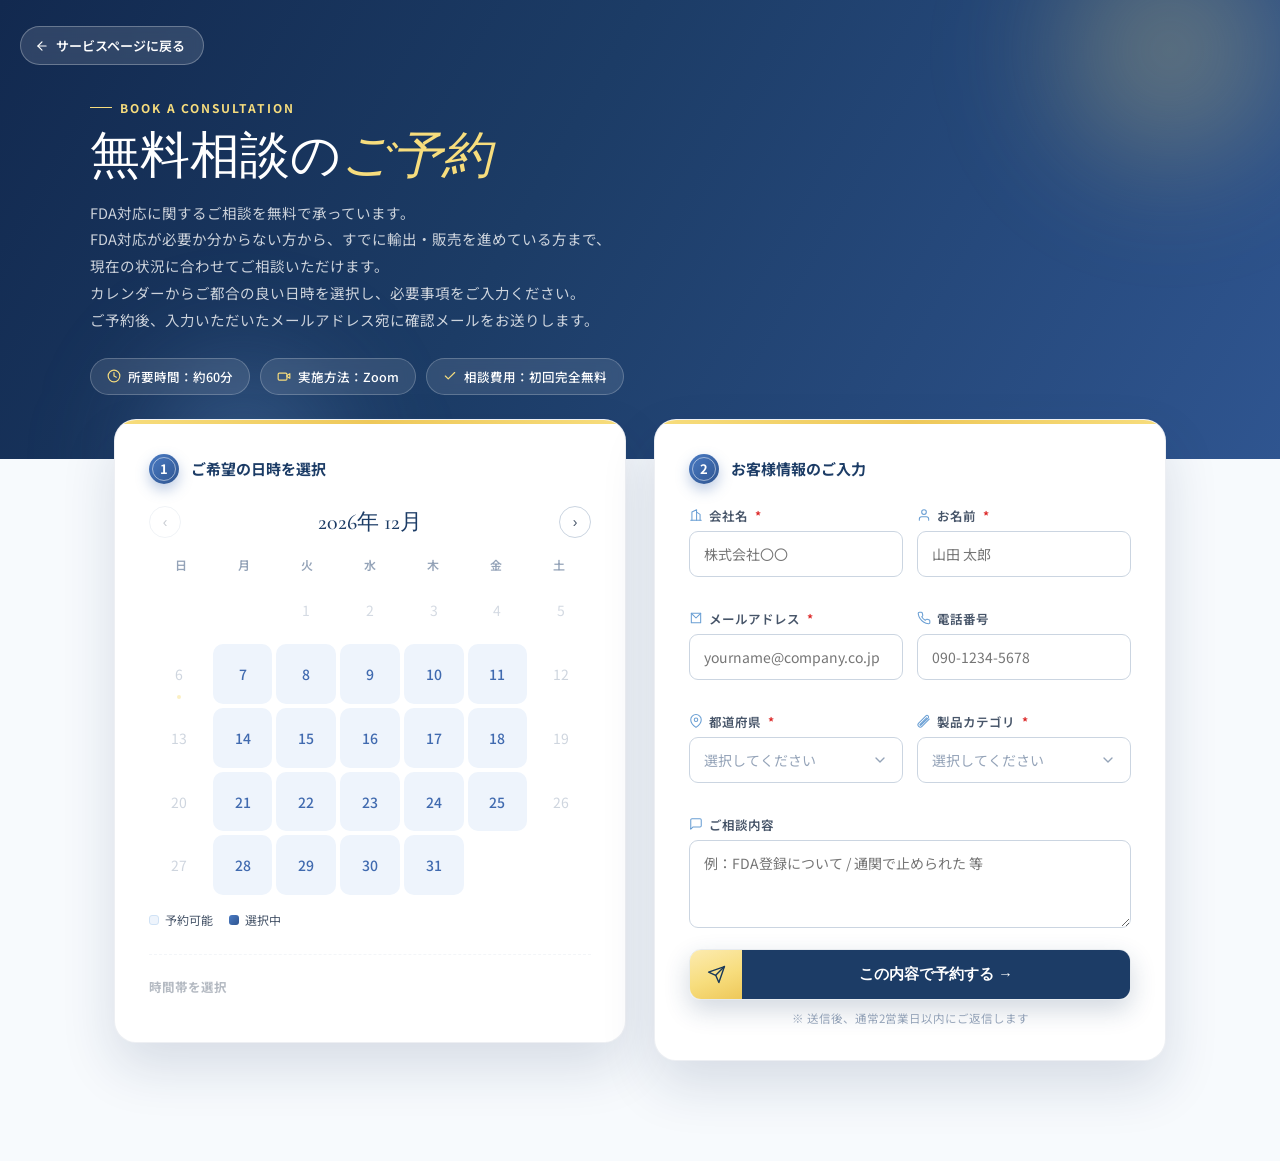
==== commit 8b89811e: "Add files via upload" ====
--- a/booking.html
+++ b/booking.html
@@ -241,15 +241,6 @@
   max-height:88vh;overflow-y:auto;
 }
 .bk-modal-overlay.show .bk-modal{transform:translateY(0) scale(1);}
-.bk-modal-close{
-  position:absolute;top:16px;right:16px;
-  width:32px;height:32px;border-radius:50%;
-  background:var(--light);border:none;color:var(--ink3);
-  display:flex;align-items:center;justify-content:center;
-  cursor:pointer;transition:background .2s,color .2s;
-}
-.bk-modal-close:hover{background:var(--border);color:var(--ink);}
-.bk-modal-close svg{width:16px;height:16px;}
 .bk-modal-icon{
   width:60px;height:60px;border-radius:50%;margin:0 auto 20px;
   background:var(--greenl);color:var(--green);
@@ -290,7 +281,7 @@
     <h1 class="bk-title">無料相談の<em>ご予約</em></h1>
     <p class="bk-sub">
       FDA対応に関するご相談を無料で承っています。<br>
-      FDA対応が必要か分からない方から、すでに輸出・販売を進めている方まで、現在の状況に合わせてご相談いただけます。<br>
+      FDA対応が必要か分からない方から、すでに輸出・販売を進めている方まで、<span style="white-space:nowrap;">現在の状況に合わせてご相談いただけます。</span><br>
       カレンダーからご都合の良い日時を選択し、必要事項をご入力ください。<br>
       ご予約後、入力いただいたメールアドレス宛に確認メールをお送りします。
     </p>
@@ -797,26 +788,11 @@
     submitBtn.disabled = false;
   }
 });
-
-/* 予約完了モーダル */
-(function(){
-  const overlay = document.getElementById('bkModalOverlay');
-  const closeBtn = document.getElementById('bkModalClose');
-  const okBtn = document.getElementById('bkModalOk');
-  function closeModal(){ overlay.classList.remove('show'); }
-  if(closeBtn) closeBtn.addEventListener('click', closeModal);
-  if(okBtn) okBtn.addEventListener('click', closeModal);
-  if(overlay) overlay.addEventListener('click', (e) => { if(e.target === overlay) closeModal(); });
-  document.addEventListener('keydown', (e) => { if(e.key === 'Escape') closeModal(); });
-})();
 </script>
 
 <!-- 予約完了モーダル -->
 <div class="bk-modal-overlay" id="bkModalOverlay">
   <div class="bk-modal">
-    <button type="button" class="bk-modal-close" id="bkModalClose" aria-label="閉じる">
-      <svg viewBox="0 0 24 24" fill="none" stroke="currentColor" stroke-width="2" stroke-linecap="round" stroke-linejoin="round"><path d="M18 6 6 18"/><path d="M6 6l12 12"/></svg>
-    </button>
     <div class="bk-modal-icon">
       <svg viewBox="0 0 24 24" fill="none" stroke="currentColor" stroke-width="2" stroke-linecap="round" stroke-linejoin="round"><path d="M20 6 9 17l-5-5"/></svg>
     </div>
@@ -836,5 +812,17 @@
   </div>
 </div>
 
+<script>
+/* 予約完了モーダル */
+(function(){
+  const overlay = document.getElementById('bkModalOverlay');
+  const okBtn = document.getElementById('bkModalOk');
+  function closeModal(){ overlay.classList.remove('show'); }
+  if(okBtn) okBtn.addEventListener('click', closeModal);
+  if(overlay) overlay.addEventListener('click', (e) => { if(e.target === overlay) closeModal(); });
+  document.addEventListener('keydown', (e) => { if(e.key === 'Escape') closeModal(); });
+})();
+</script>
+
 </body>
 </html>
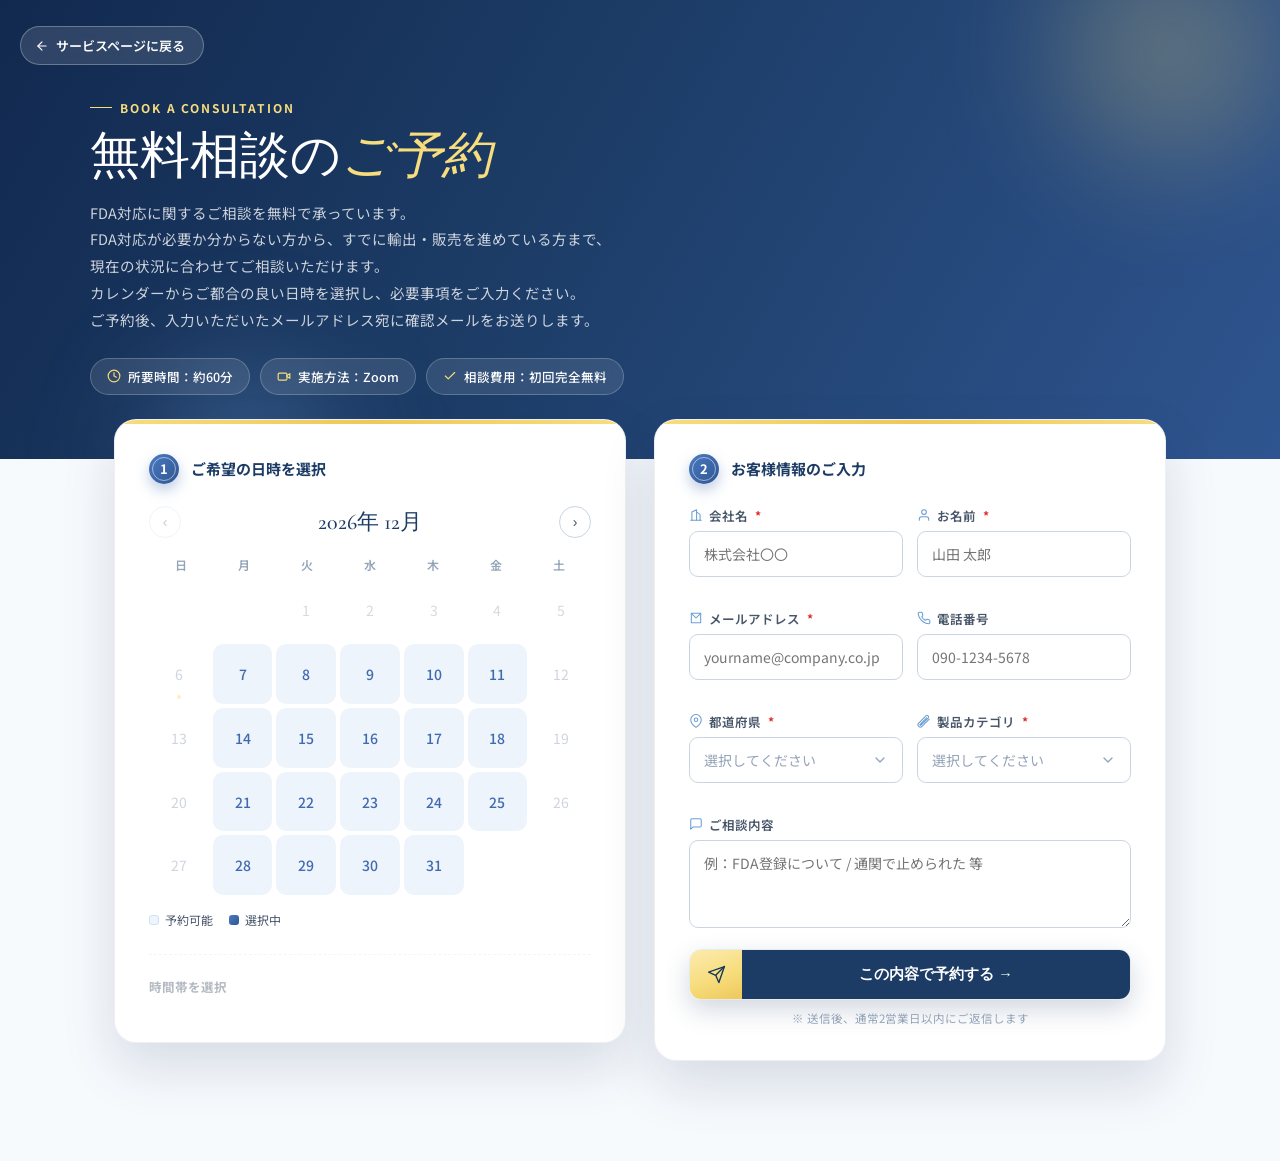
==== commit 2f34e0a8: "Add files via upload" ====
--- a/booking.html
+++ b/booking.html
@@ -4,6 +4,7 @@
 <meta charset="UTF-8">
 <meta name="viewport" content="width=device-width, initial-scale=1.0">
 <title>無料相談のご予約 | FDA Compliance Partner</title>
+<meta name="description" content="FDA対応・米国輸出に関する無料相談をカレンダーから簡単にご予約いただけます。所要時間約60分、Zoomにて実施。原材料の簡易スクリーニングや費用・スケジュールの目安もご案内します。">
 <link rel="preconnect" href="https://fonts.googleapis.com">
 <link href="https://fonts.googleapis.com/css2?family=Cormorant+Garamond:ital,wght@0,300;0,400;0,600;1,300;1,400;1,600&family=Noto+Sans+JP:wght@300;400;500;700&display=swap" rel="stylesheet">
 <style>
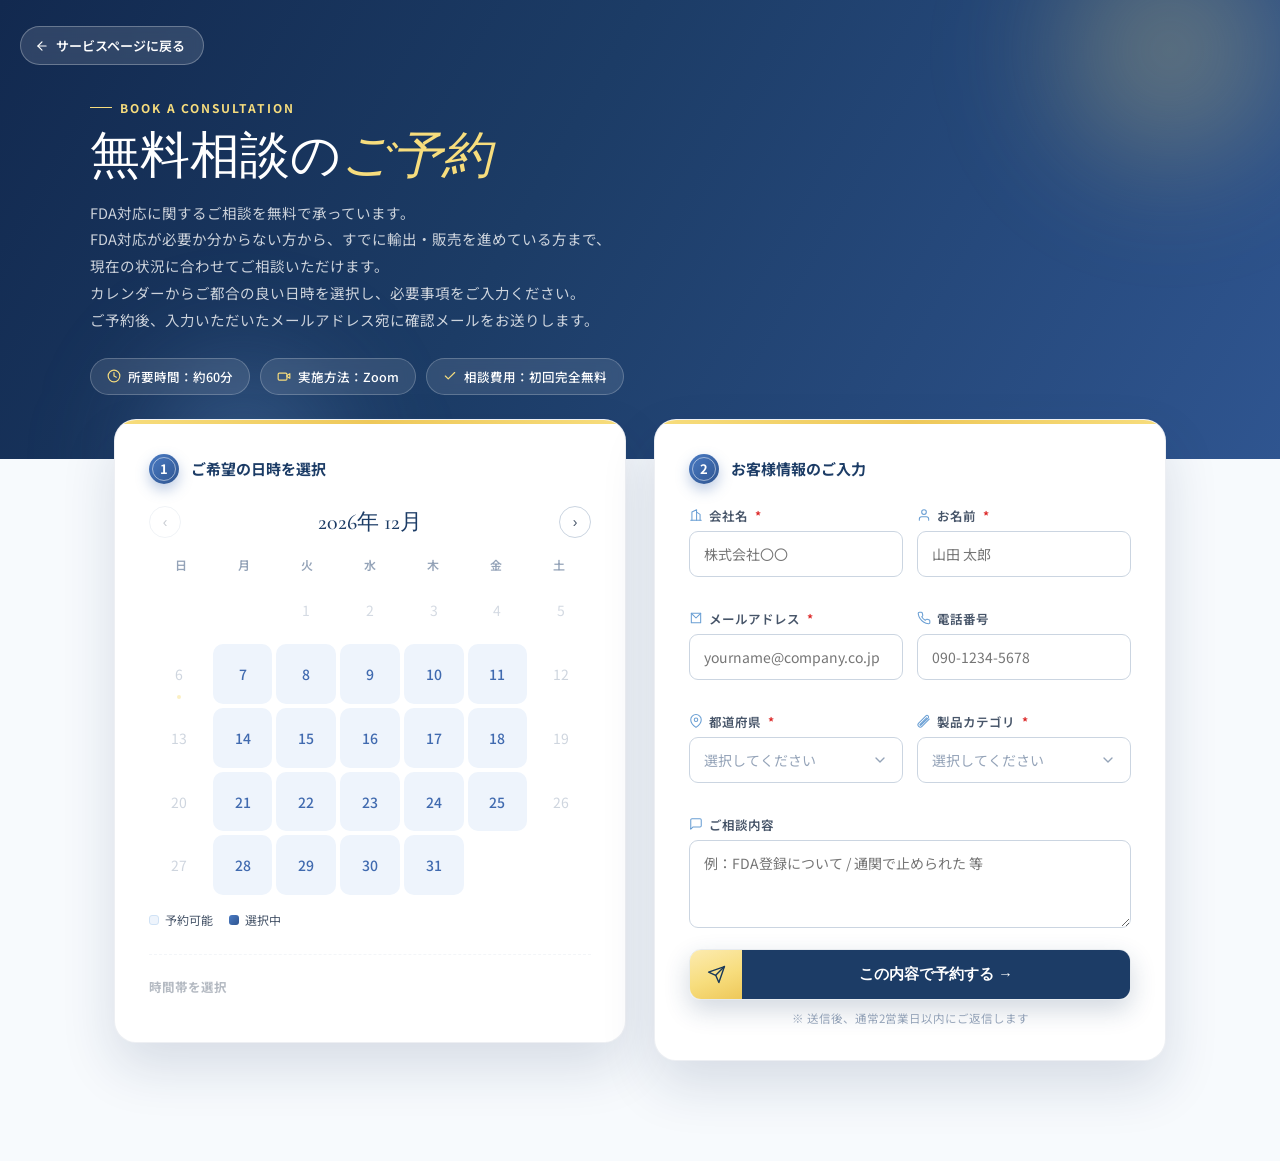
==== commit b2a54cd3: "Add files via upload" ====
--- a/booking.html
+++ b/booking.html
@@ -5,6 +5,20 @@
 <meta name="viewport" content="width=device-width, initial-scale=1.0">
 <title>無料相談のご予約 | FDA Compliance Partner</title>
 <meta name="description" content="FDA対応・米国輸出に関する無料相談をカレンダーから簡単にご予約いただけます。所要時間約60分、Zoomにて実施。原材料の簡易スクリーニングや費用・スケジュールの目安もご案内します。">
+<link rel="canonical" href="https://worldshift-inc.jp/fda/booking.html">
+
+<meta property="og:type" content="website">
+<meta property="og:site_name" content="FDA Compliance Partner | WorldShift">
+<meta property="og:title" content="無料相談のご予約 | FDA Compliance Partner">
+<meta property="og:description" content="FDA対応・米国輸出に関する無料相談をカレンダーから簡単にご予約いただけます。所要時間約60分、Zoomにて実施。">
+<meta property="og:url" content="https://worldshift-inc.jp/fda/booking.html">
+<meta property="og:image" content="https://worldshift-inc.jp/fda/FDALPTOP.png">
+<meta property="og:locale" content="ja_JP">
+
+<meta name="twitter:card" content="summary_large_image">
+<meta name="twitter:title" content="無料相談のご予約 | FDA Compliance Partner">
+<meta name="twitter:description" content="FDA対応・米国輸出に関する無料相談をカレンダーから簡単にご予約いただけます。">
+<meta name="twitter:image" content="https://worldshift-inc.jp/fda/FDALPTOP.png">
 <link rel="preconnect" href="https://fonts.googleapis.com">
 <link href="https://fonts.googleapis.com/css2?family=Cormorant+Garamond:ital,wght@0,300;0,400;0,600;1,300;1,400;1,600&family=Noto+Sans+JP:wght@300;400;500;700&display=swap" rel="stylesheet">
 <style>
